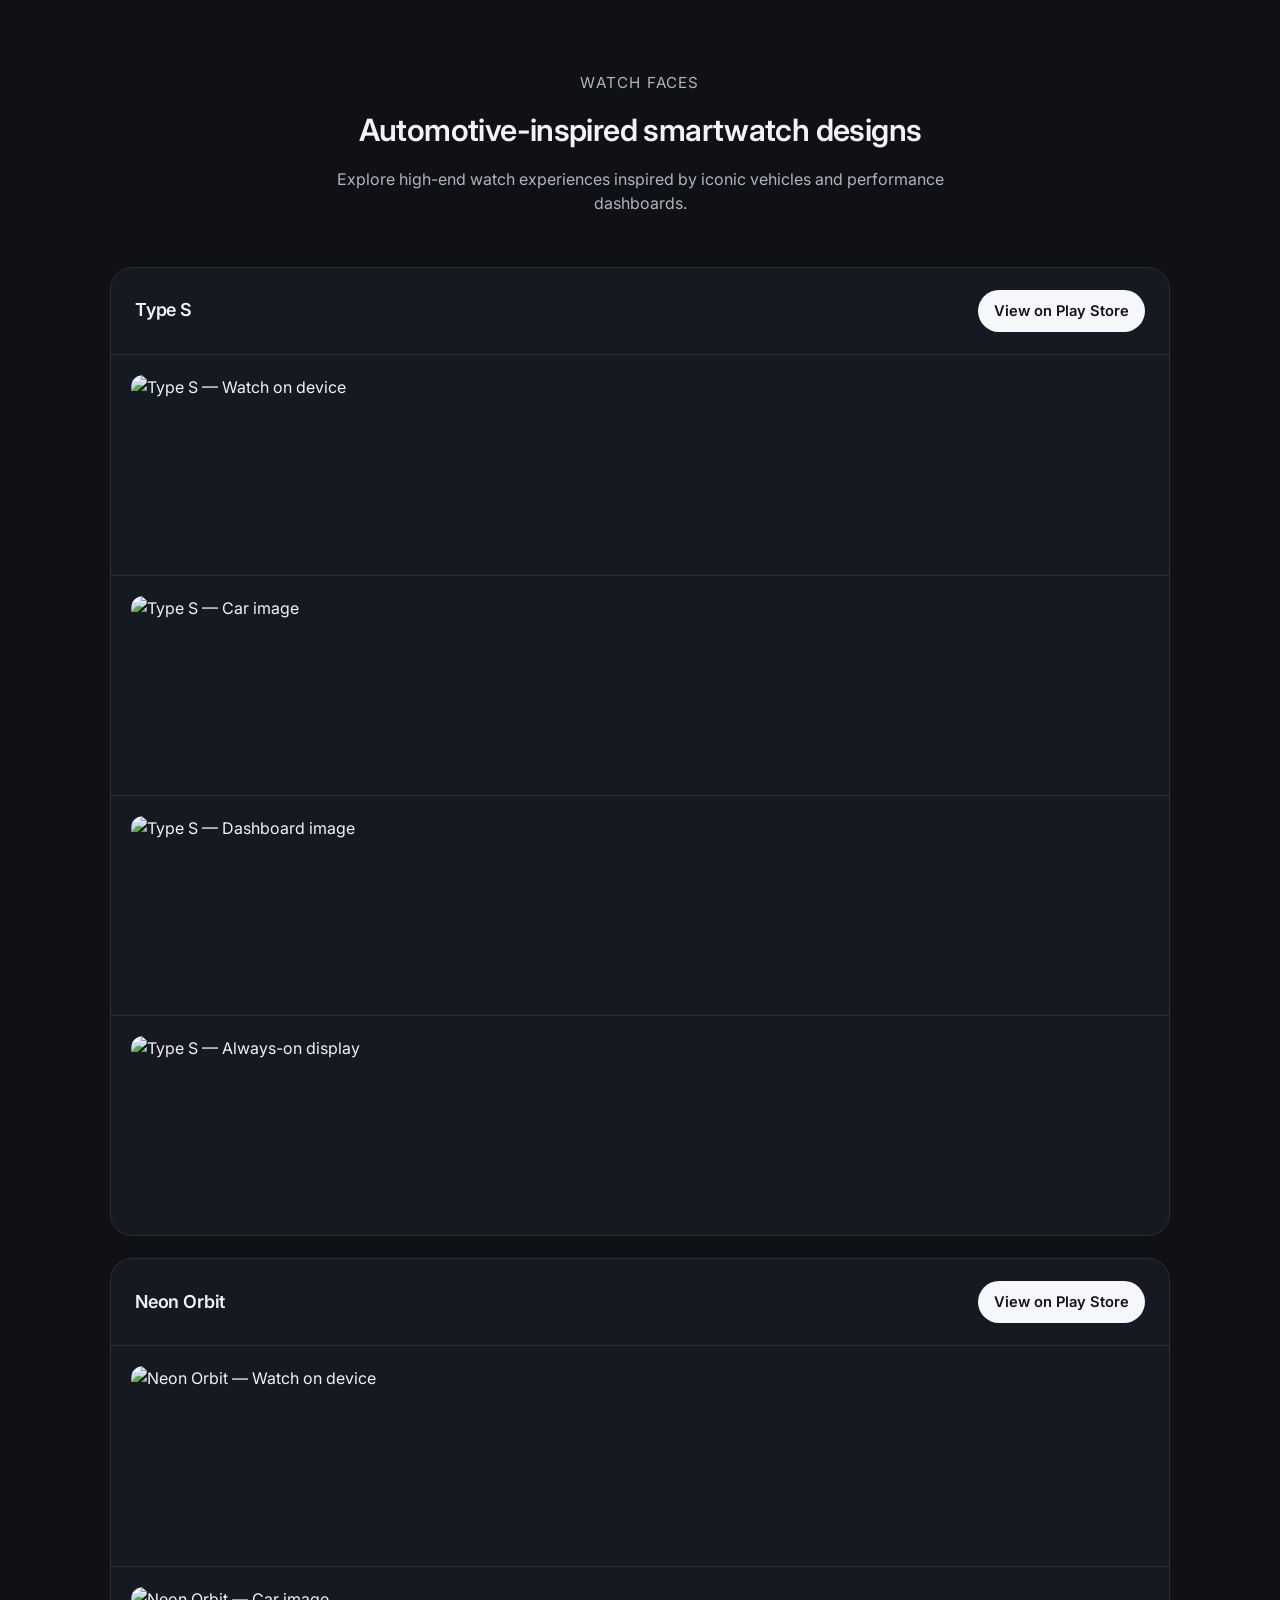
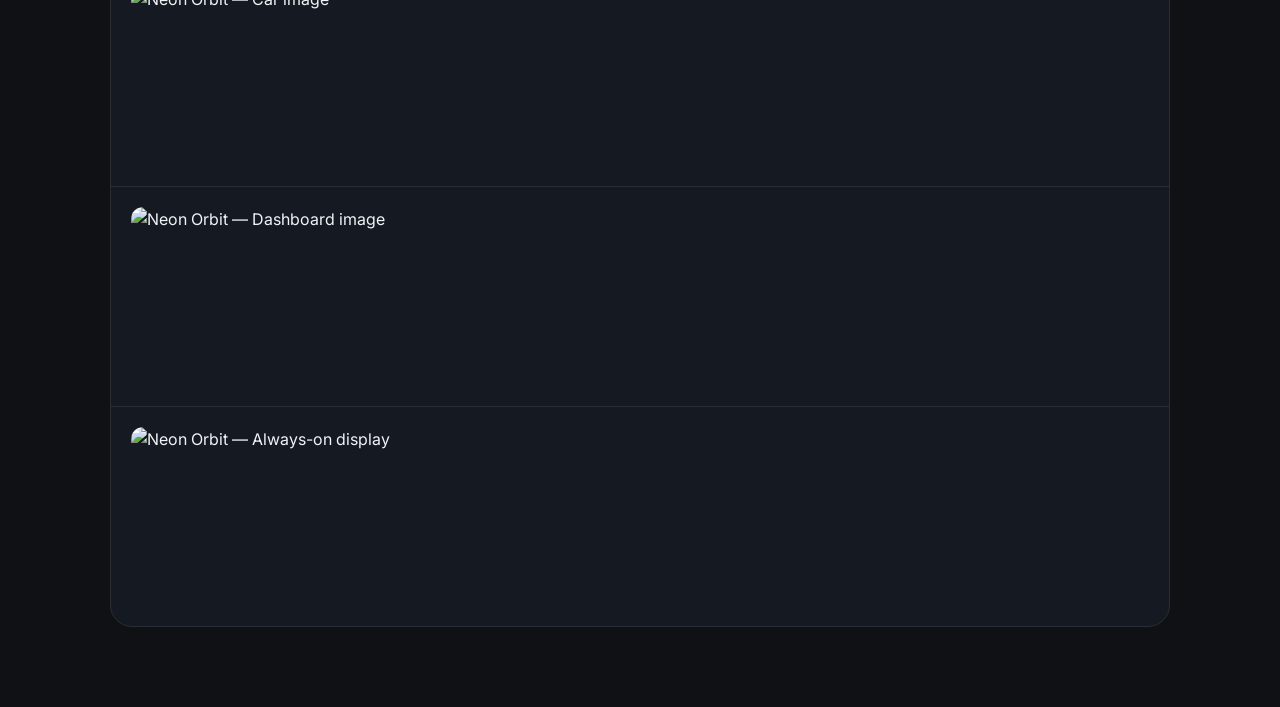
==== index.html @ 724e04b7 "Add data-driven landing page for watch designs" ====
<!DOCTYPE html>
<html lang="en">
<head>
  <meta charset="UTF-8" />
  <meta name="viewport" content="width=device-width, initial-scale=1.0" />
  <meta
    name="description"
    content="Watch Faces — automotive-inspired smartwatch designs for Wear OS."
  />
  <title>Watch Faces</title>
  <link rel="preconnect" href="https://fonts.googleapis.com" />
  <link rel="preconnect" href="https://fonts.gstatic.com" crossorigin />
  <link
    href="https://fonts.googleapis.com/css2?family=Inter:wght@400;500;600;700&display=swap"
    rel="stylesheet"
  />
  <link rel="stylesheet" href="styles.css" />
</head>
<body>
  <main class="page">
    <header class="site-header">
      <p class="eyebrow">Watch Faces</p>
      <h1>Automotive-inspired smartwatch designs</h1>
      <p class="intro">
        Explore high-end watch experiences inspired by iconic vehicles and performance dashboards.
      </p>
    </header>

    <!-- Cards are rendered dynamically from script.js -->
    <section id="watch-grid" class="watch-grid" aria-label="Watch collection"></section>
  </main>

  <script src="script.js"></script>
</body>
</html>
---- styles.css ----
:root {
  --bg: #0f1115;
  --card-bg: #151922;
  --divider: #2a2d33;
  --text: #f1f3f7;
  --muted: #aeb4c2;
  --button-bg: #f5f7fb;
  --button-text: #12141a;
  --button-hover: #e3e8f3;
  --radius: 22px;
  --shadow: 0 16px 36px rgba(0, 0, 0, 0.28);
}

* {
  box-sizing: border-box;
}

body {
  margin: 0;
  font-family: "Inter", -apple-system, BlinkMacSystemFont, "Segoe UI", Roboto, sans-serif;
  background: var(--bg);
  color: var(--text);
  line-height: 1.5;
}

.page {
  width: min(100%, 1100px);
  margin: 0 auto;
  padding: 72px 20px 80px;
}

.site-header {
  text-align: center;
  margin-bottom: 52px;
}

.eyebrow {
  margin: 0;
  font-size: 0.95rem;
  letter-spacing: 0.08em;
  text-transform: uppercase;
  color: var(--muted);
}

.site-header h1 {
  margin: 12px 0 14px;
  font-size: clamp(1.8rem, 2.4vw, 2.9rem);
  font-weight: 600;
  letter-spacing: -0.02em;
}

.intro {
  margin: 0 auto;
  max-width: 680px;
  color: var(--muted);
}

.watch-grid {
  display: grid;
  gap: 22px;
}

.watch-card {
  background: var(--card-bg);
  border: 1px solid var(--divider);
  border-radius: var(--radius);
  overflow: hidden;
  box-shadow: 0 0 0 rgba(0, 0, 0, 0);
  transform: translateY(0);
  transition: transform 180ms ease, box-shadow 180ms ease, border-color 180ms ease;
}

.watch-card:hover {
  transform: translateY(-4px);
  border-color: #363a43;
  box-shadow: var(--shadow);
}

.watch-meta {
  display: flex;
  align-items: center;
  justify-content: space-between;
  gap: 18px;
  padding: 22px 24px;
  border-bottom: 1px solid var(--divider);
}

.watch-name {
  margin: 0;
  font-size: clamp(1.1rem, 1.4vw, 1.4rem);
  font-weight: 600;
  letter-spacing: -0.01em;
}

.cta-button {
  display: inline-flex;
  align-items: center;
  justify-content: center;
  padding: 10px 16px;
  border-radius: 999px;
  background: var(--button-bg);
  color: var(--button-text);
  text-decoration: none;
  font-weight: 600;
  font-size: 0.92rem;
  transition: background-color 150ms ease, transform 150ms ease;
}

.cta-button:hover {
  background: var(--button-hover);
  transform: translateY(-1px);
}

.rows {
  display: grid;
  grid-template-rows: repeat(4, minmax(200px, 1fr));
}

.row {
  position: relative;
  padding: 20px;
  display: flex;
  align-items: center;
  justify-content: center;
  min-height: 220px;
}

.row + .row {
  border-top: 1px solid var(--divider);
}

.row img {
  width: 100%;
  height: 100%;
  max-height: 360px;
  object-fit: contain;
  border-radius: 12px;
}

.image-fallback {
  font-size: 0.95rem;
  color: var(--muted);
  letter-spacing: 0.02em;
}

@media (max-width: 740px) {
  .page {
    padding: 52px 14px 60px;
  }

  .watch-meta {
    padding: 18px 16px;
    flex-direction: column;
    align-items: flex-start;
  }

  .rows {
    grid-template-rows: repeat(4, minmax(140px, 1fr));
  }

  .row {
    min-height: 160px;
    padding: 14px;
  }

  .row img {
    max-height: 220px;
  }
}
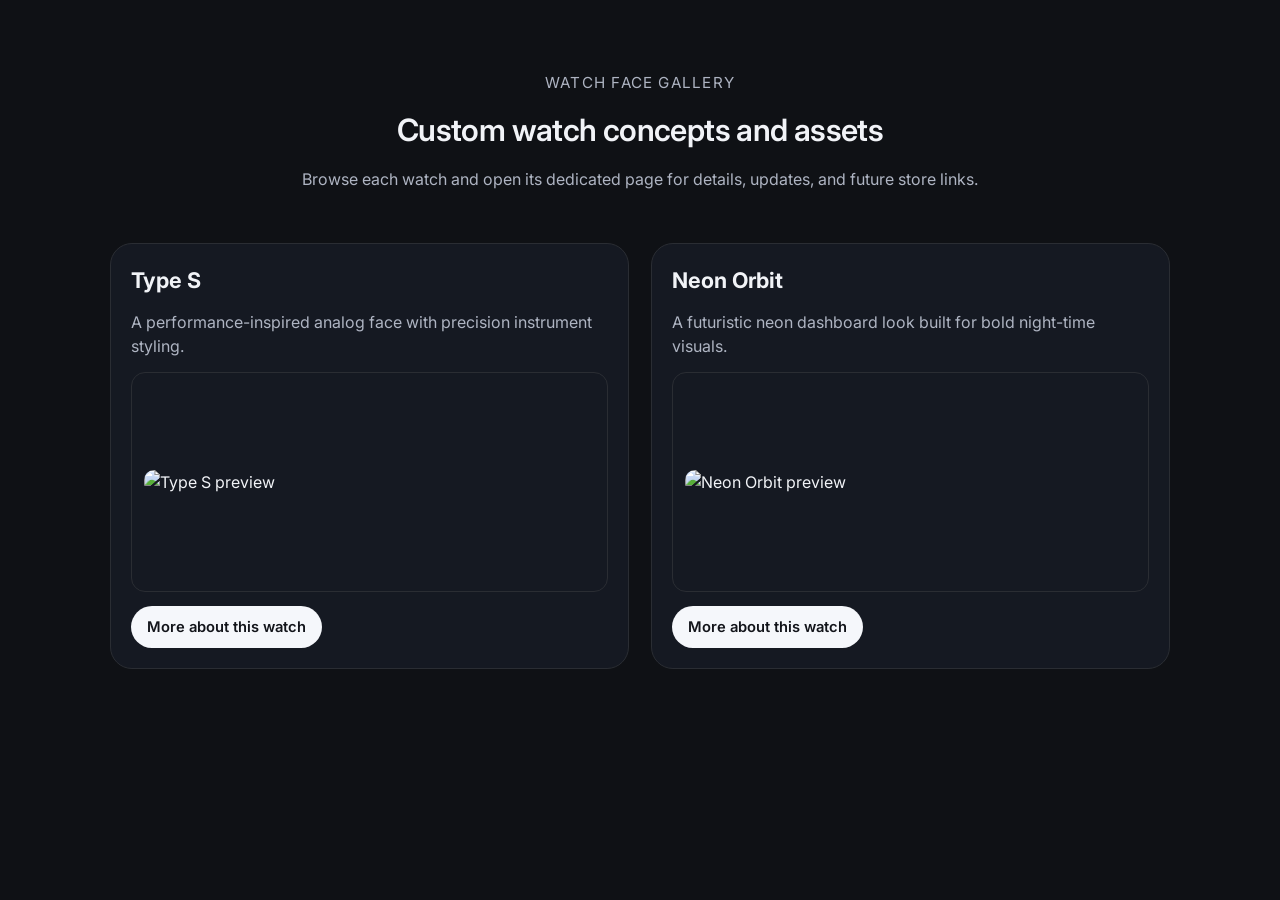
==== commit c475103b: "Refactor site into watch showcase with per-watch detail pages" ====
--- a/index.html
+++ b/index.html
@@ -3,33 +3,22 @@
 <head>
   <meta charset="UTF-8" />
   <meta name="viewport" content="width=device-width, initial-scale=1.0" />
-  <meta
-    name="description"
-    content="Watch Faces — automotive-inspired smartwatch designs for Wear OS."
-  />
-  <title>Watch Faces</title>
+  <meta name="description" content="Watch face showcase and detail pages." />
+  <title>Watch Face Showcase</title>
   <link rel="preconnect" href="https://fonts.googleapis.com" />
   <link rel="preconnect" href="https://fonts.gstatic.com" crossorigin />
-  <link
-    href="https://fonts.googleapis.com/css2?family=Inter:wght@400;500;600;700&display=swap"
-    rel="stylesheet"
-  />
+  <link href="https://fonts.googleapis.com/css2?family=Inter:wght@400;500;600;700&display=swap" rel="stylesheet" />
   <link rel="stylesheet" href="styles.css" />
 </head>
 <body>
   <main class="page">
     <header class="site-header">
-      <p class="eyebrow">Watch Faces</p>
-      <h1>Automotive-inspired smartwatch designs</h1>
-      <p class="intro">
-        Explore high-end watch experiences inspired by iconic vehicles and performance dashboards.
-      </p>
+      <p class="eyebrow">Watch Face Gallery</p>
+      <h1>Custom watch concepts and assets</h1>
+      <p class="intro">Browse each watch and open its dedicated page for details, updates, and future store links.</p>
     </header>
-
-    <!-- Cards are rendered dynamically from script.js -->
     <section id="watch-grid" class="watch-grid" aria-label="Watch collection"></section>
   </main>
-
   <script src="script.js"></script>
 </body>
 </html>
--- a/styles.css
+++ b/styles.css
@@ -10,11 +10,7 @@
   --radius: 22px;
   --shadow: 0 16px 36px rgba(0, 0, 0, 0.28);
 }
-
-* {
-  box-sizing: border-box;
-}
-
+* { box-sizing: border-box; }
 body {
   margin: 0;
   font-family: "Inter", -apple-system, BlinkMacSystemFont, "Segoe UI", Roboto, sans-serif;
@@ -22,148 +18,20 @@
   color: var(--text);
   line-height: 1.5;
 }
-
-.page {
-  width: min(100%, 1100px);
-  margin: 0 auto;
-  padding: 72px 20px 80px;
+.page { width: min(100%, 1100px); margin: 0 auto; padding: 72px 20px 80px; }
+.site-header { text-align: center; margin-bottom: 52px; }
+.eyebrow { margin: 0; font-size: 0.95rem; letter-spacing: 0.08em; text-transform: uppercase; color: var(--muted); }
+.site-header h1 { margin: 12px 0 14px; font-size: clamp(1.8rem, 2.4vw, 2.9rem); font-weight: 600; letter-spacing: -0.02em; }
+.intro { margin: 0 auto; max-width: 680px; color: var(--muted); }
+.watch-grid { display: grid; gap: 22px; grid-template-columns: repeat(auto-fit, minmax(280px, 1fr)); }
+.watch-card { background: var(--card-bg); border: 1px solid var(--divider); border-radius: var(--radius); overflow: hidden; padding: 20px; display: grid; gap: 14px; }
+.watch-name { margin: 0; font-size: 1.35rem; }
+.watch-tagline { margin: 0; color: var(--muted); }
+.watch-media { border: 1px solid var(--divider); border-radius: 14px; min-height: 220px; display: flex; align-items: center; justify-content: center; padding: 12px; }
+.watch-media img { width: 100%; max-height: 260px; object-fit: contain; border-radius: 10px; }
+.cta-button { display: inline-flex; align-items: center; justify-content: center; padding: 10px 16px; border-radius: 999px; background: var(--button-bg); color: var(--button-text); text-decoration: none; font-weight: 600; font-size: 0.92rem; width: fit-content; }
+.cta-button:hover { background: var(--button-hover); }
+.image-fallback { font-size: 0.95rem; color: var(--muted); letter-spacing: 0.02em; }
+@media (max-width: 740px) {
+  .page { padding: 52px 14px 60px; }
 }
-
-.site-header {
-  text-align: center;
-  margin-bottom: 52px;
-}
-
-.eyebrow {
-  margin: 0;
-  font-size: 0.95rem;
-  letter-spacing: 0.08em;
-  text-transform: uppercase;
-  color: var(--muted);
-}
-
-.site-header h1 {
-  margin: 12px 0 14px;
-  font-size: clamp(1.8rem, 2.4vw, 2.9rem);
-  font-weight: 600;
-  letter-spacing: -0.02em;
-}
-
-.intro {
-  margin: 0 auto;
-  max-width: 680px;
-  color: var(--muted);
-}
-
-.watch-grid {
-  display: grid;
-  gap: 22px;
-}
-
-.watch-card {
-  background: var(--card-bg);
-  border: 1px solid var(--divider);
-  border-radius: var(--radius);
-  overflow: hidden;
-  box-shadow: 0 0 0 rgba(0, 0, 0, 0);
-  transform: translateY(0);
-  transition: transform 180ms ease, box-shadow 180ms ease, border-color 180ms ease;
-}
-
-.watch-card:hover {
-  transform: translateY(-4px);
-  border-color: #363a43;
-  box-shadow: var(--shadow);
-}
-
-.watch-meta {
-  display: flex;
-  align-items: center;
-  justify-content: space-between;
-  gap: 18px;
-  padding: 22px 24px;
-  border-bottom: 1px solid var(--divider);
-}
-
-.watch-name {
-  margin: 0;
-  font-size: clamp(1.1rem, 1.4vw, 1.4rem);
-  font-weight: 600;
-  letter-spacing: -0.01em;
-}
-
-.cta-button {
-  display: inline-flex;
-  align-items: center;
-  justify-content: center;
-  padding: 10px 16px;
-  border-radius: 999px;
-  background: var(--button-bg);
-  color: var(--button-text);
-  text-decoration: none;
-  font-weight: 600;
-  font-size: 0.92rem;
-  transition: background-color 150ms ease, transform 150ms ease;
-}
-
-.cta-button:hover {
-  background: var(--button-hover);
-  transform: translateY(-1px);
-}
-
-.rows {
-  display: grid;
-  grid-template-rows: repeat(4, minmax(200px, 1fr));
-}
-
-.row {
-  position: relative;
-  padding: 20px;
-  display: flex;
-  align-items: center;
-  justify-content: center;
-  min-height: 220px;
-}
-
-.row + .row {
-  border-top: 1px solid var(--divider);
-}
-
-.row img {
-  width: 100%;
-  height: 100%;
-  max-height: 360px;
-  object-fit: contain;
-  border-radius: 12px;
-}
-
-.image-fallback {
-  font-size: 0.95rem;
-  color: var(--muted);
-  letter-spacing: 0.02em;
-}
-
-@media (max-width: 740px) {
-  .page {
-    padding: 52px 14px 60px;
-  }
-
-  .watch-meta {
-    padding: 18px 16px;
-    flex-direction: column;
-    align-items: flex-start;
-  }
-
-  .rows {
-    grid-template-rows: repeat(4, minmax(140px, 1fr));
-  }
-
-  .row {
-    min-height: 160px;
-    padding: 14px;
-  }
-
-  .row img {
-    max-height: 220px;
-  }
-}
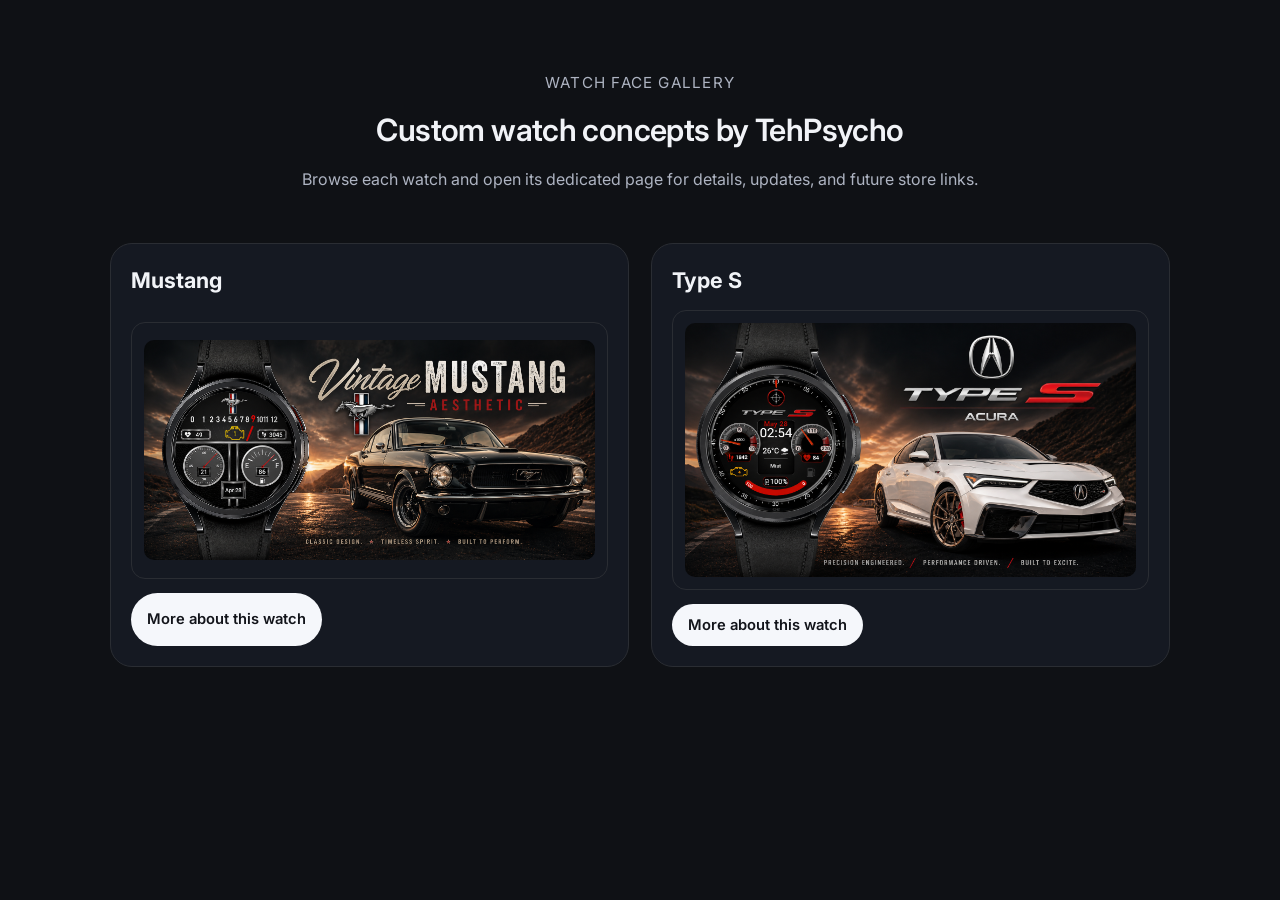
==== commit b1ac68d8: "Update header title to include author name" ====
--- a/index.html
+++ b/index.html
@@ -14,7 +14,7 @@
   <main class="page">
     <header class="site-header">
       <p class="eyebrow">Watch Face Gallery</p>
-      <h1>Custom watch concepts and assets</h1>
+      <h1>Custom watch concepts by TehPsycho</h1>
       <p class="intro">Browse each watch and open its dedicated page for details, updates, and future store links.</p>
     </header>
     <section id="watch-grid" class="watch-grid" aria-label="Watch collection"></section>
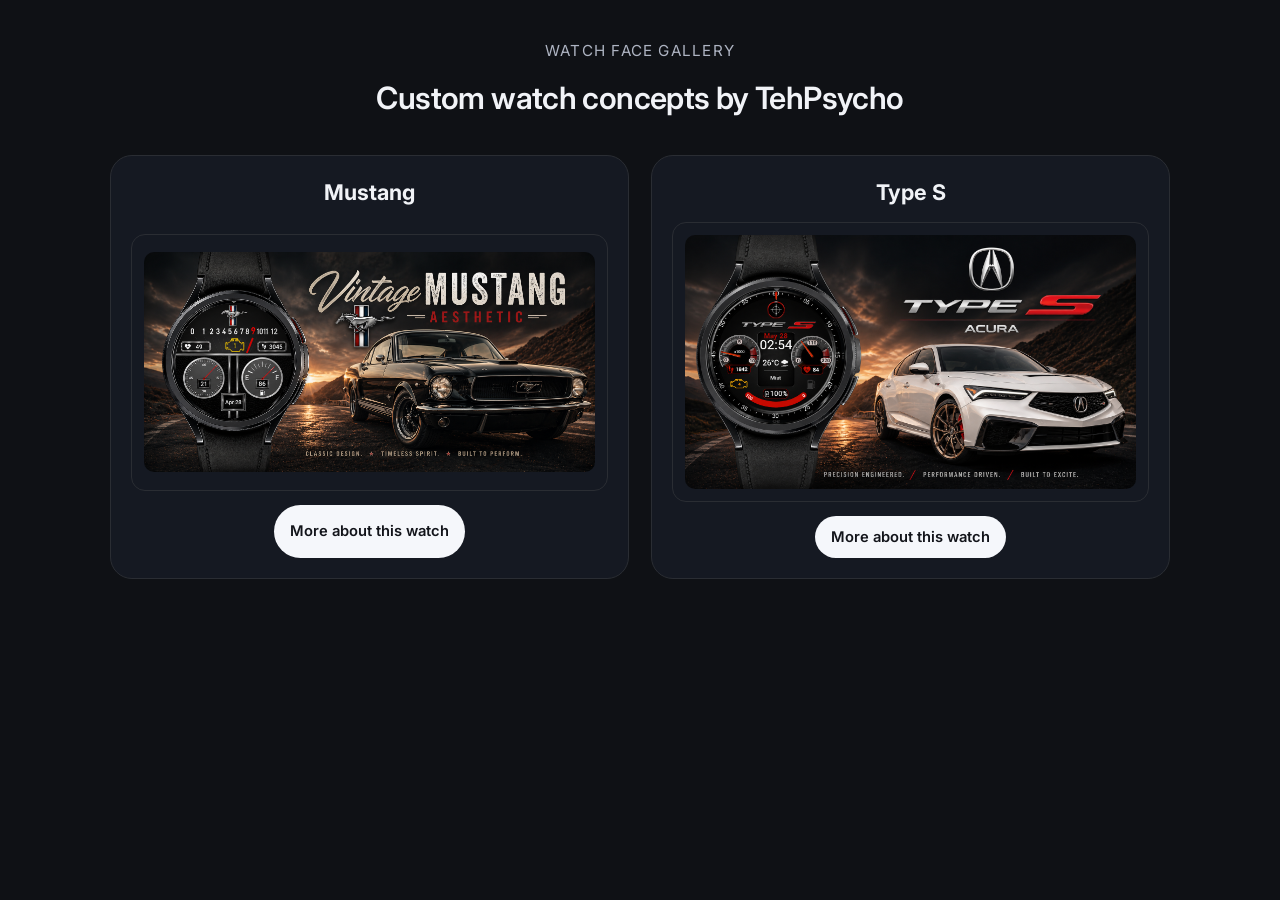
==== commit 47e9cea2: "Center watch cards and scaffold landing detail pages" ====
--- a/index.html
+++ b/index.html
@@ -15,7 +15,6 @@
     <header class="site-header">
       <p class="eyebrow">Watch Face Gallery</p>
       <h1>Custom watch concepts by TehPsycho</h1>
-      <p class="intro">Browse each watch and open its dedicated page for details, updates, and future store links.</p>
     </header>
     <section id="watch-grid" class="watch-grid" aria-label="Watch collection"></section>
   </main>
--- a/styles.css
+++ b/styles.css
@@ -18,20 +18,27 @@
   color: var(--text);
   line-height: 1.5;
 }
-.page { width: min(100%, 1100px); margin: 0 auto; padding: 72px 20px 80px; }
-.site-header { text-align: center; margin-bottom: 52px; }
+.page { width: min(100%, 1100px); margin: 0 auto; padding: 40px 20px 80px; }
+.site-header { text-align: center; margin-bottom: 34px; }
 .eyebrow { margin: 0; font-size: 0.95rem; letter-spacing: 0.08em; text-transform: uppercase; color: var(--muted); }
-.site-header h1 { margin: 12px 0 14px; font-size: clamp(1.8rem, 2.4vw, 2.9rem); font-weight: 600; letter-spacing: -0.02em; }
-.intro { margin: 0 auto; max-width: 680px; color: var(--muted); }
+.site-header h1 { margin: 12px 0 0; font-size: clamp(1.8rem, 2.4vw, 2.9rem); font-weight: 600; letter-spacing: -0.02em; }
 .watch-grid { display: grid; gap: 22px; grid-template-columns: repeat(auto-fit, minmax(280px, 1fr)); }
-.watch-card { background: var(--card-bg); border: 1px solid var(--divider); border-radius: var(--radius); overflow: hidden; padding: 20px; display: grid; gap: 14px; }
+.watch-card { background: var(--card-bg); border: 1px solid var(--divider); border-radius: var(--radius); overflow: hidden; padding: 20px; display: grid; gap: 14px; text-align: center; justify-items: center; }
 .watch-name { margin: 0; font-size: 1.35rem; }
 .watch-tagline { margin: 0; color: var(--muted); }
-.watch-media { border: 1px solid var(--divider); border-radius: 14px; min-height: 220px; display: flex; align-items: center; justify-content: center; padding: 12px; }
+.watch-media { border: 1px solid var(--divider); border-radius: 14px; min-height: 220px; display: flex; align-items: center; justify-content: center; padding: 12px; width: 100%; }
 .watch-media img { width: 100%; max-height: 260px; object-fit: contain; border-radius: 10px; }
 .cta-button { display: inline-flex; align-items: center; justify-content: center; padding: 10px 16px; border-radius: 999px; background: var(--button-bg); color: var(--button-text); text-decoration: none; font-weight: 600; font-size: 0.92rem; width: fit-content; }
 .cta-button:hover { background: var(--button-hover); }
 .image-fallback { font-size: 0.95rem; color: var(--muted); letter-spacing: 0.02em; }
+
+.detail-header { text-align: center; margin-bottom: 24px; }
+.detail-subtitle { margin: 8px auto 0; max-width: 700px; color: var(--muted); }
+.content-stack { display: grid; gap: 20px; }
+.media-grid { display: grid; gap: 16px; grid-template-columns: repeat(auto-fit, minmax(240px, 1fr)); }
+.media-grid img { width: 100%; border-radius: 12px; border: 1px solid var(--divider); background: #0a0d12; }
+.link-row { display: flex; gap: 12px; justify-content: center; flex-wrap: wrap; }
+
 @media (max-width: 740px) {
-  .page { padding: 52px 14px 60px; }
+  .page { padding: 30px 14px 60px; }
 }
